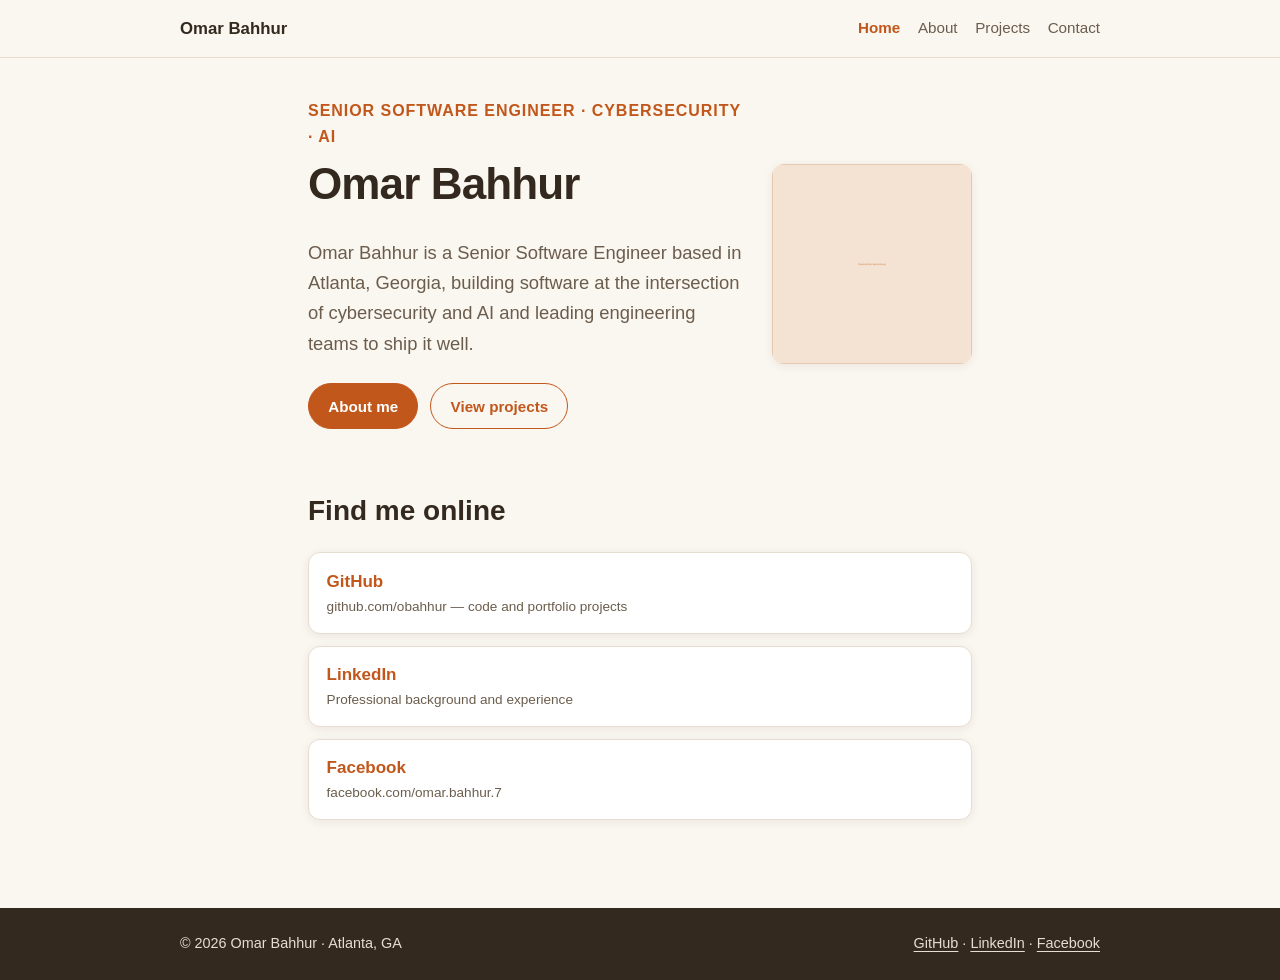
==== index.html @ 3e8d73e8 "initial boilerplate submit" ====
<!DOCTYPE html>
<html lang="en">
<head>
  <meta charset="utf-8">
  <meta name="viewport" content="width=device-width, initial-scale=1">
  <title>Omar Bahhur – Senior Software Engineer in Atlanta, GA</title>
  <meta name="description" content="Omar Bahhur is a Senior Software Engineer in Atlanta, Georgia, working across cybersecurity, AI, and engineering leadership. Learn about his background and projects.">
  <link rel="canonical" href="https://omarbahhur.com/">
  <link rel="stylesheet" href="css/style.css">

  <!-- Open Graph -->
  <meta property="og:type" content="website">
  <meta property="og:title" content="Omar Bahhur – Senior Software Engineer">
  <meta property="og:description" content="Senior Software Engineer in Atlanta, Georgia, working across cybersecurity, AI, and engineering leadership.">
  <meta property="og:url" content="https://omarbahhur.com/">
  <meta property="og:image" content="https://omarbahhur.com/images/omar-bahhur.jpg">
  <meta property="og:site_name" content="Omar Bahhur">

  <!-- Twitter card -->
  <meta name="twitter:card" content="summary">
  <meta name="twitter:title" content="Omar Bahhur – Senior Software Engineer">
  <meta name="twitter:description" content="Senior Software Engineer in Atlanta, Georgia, working across cybersecurity, AI, and engineering leadership.">
  <meta name="twitter:image" content="https://omarbahhur.com/images/omar-bahhur.jpg">

  <!-- JSON-LD Person schema -->
  <script type="application/ld+json">
  {
    "@context": "https://schema.org",
    "@type": "Person",
    "name": "Omar Bahhur",
    "url": "https://omarbahhur.com/",
    "image": "https://omarbahhur.com/images/omar-bahhur.jpg",
    "jobTitle": "Senior Software Engineer",
    "address": {
      "@type": "PostalAddress",
      "addressLocality": "Atlanta",
      "addressRegion": "GA",
      "addressCountry": "US"
    },
    "sameAs": [
      "https://www.linkedin.com/in/omar-bahhur-a6619187",
      "https://github.com/obahhur",
      "https://www.facebook.com/omar.bahhur.7/"
    ]
  }
  </script>
</head>
<body>

  <header class="site-header">
    <div class="site-header__inner">
      <a class="site-header__name" href="/">Omar Bahhur</a>
      <nav class="site-nav" aria-label="Main">
        <ul>
          <li><a href="/" aria-current="page">Home</a></li>
          <li><a href="about.html">About</a></li>
          <li><a href="projects.html">Projects</a></li>
          <li><a href="contact.html">Contact</a></li>
        </ul>
      </nav>
    </div>
  </header>

  <main>
    <section class="hero">
      <!--
        MAIN PORTRAIT — drop your photo in as images/omar-bahhur.jpg
        Guidance: ~1200px on the long edge, compressed (WebP or quality-80 JPG,
        aim for under ~150 KB). This same file is referenced by the JSON-LD
        schema and the Open Graph tags above, so keep the filename exactly
        omar-bahhur.jpg.
      -->
      <figure class="hero__photo">
        <img src="images/omar-bahhur.jpg" alt="Portrait of Omar Bahhur" width="200" height="200">
      </figure>
      <div>
        <p class="hero__role">Senior Software Engineer · Cybersecurity · AI</p>
        <h1>Omar Bahhur</h1>
        <p class="lede">
          Omar Bahhur is a Senior Software Engineer based in Atlanta, Georgia,
          building software at the intersection of cybersecurity and AI and
          leading engineering teams to ship it well.
        </p>
        <div class="button-row">
          <a class="button" href="about.html">About me</a>
          <a class="button button--ghost" href="projects.html">View projects</a>
        </div>
      </div>
    </section>

    <section aria-label="Profiles">
      <h2>Find me online</h2>
      <ul class="profile-links">
        <li>
          <a href="https://github.com/obahhur">
            <span class="profile-links__label">GitHub</span>
            <span class="profile-links__detail">github.com/obahhur — code and portfolio projects</span>
          </a>
        </li>
        <li>
          <a href="https://www.linkedin.com/in/omar-bahhur-a6619187">
            <span class="profile-links__label">LinkedIn</span>
            <span class="profile-links__detail">Professional background and experience</span>
          </a>
        </li>
        <li>
          <a href="https://www.facebook.com/omar.bahhur.7/">
            <span class="profile-links__label">Facebook</span>
            <span class="profile-links__detail">facebook.com/omar.bahhur.7</span>
          </a>
        </li>
      </ul>
    </section>
  </main>

  <footer class="site-footer">
    <div class="site-footer__inner">
      <span>© 2026 Omar Bahhur · Atlanta, GA</span>
      <span>
        <a href="https://github.com/obahhur">GitHub</a> ·
        <a href="https://www.linkedin.com/in/omar-bahhur-a6619187">LinkedIn</a> ·
        <a href="https://www.facebook.com/omar.bahhur.7/">Facebook</a>
      </span>
    </div>
  </footer>

</body>
</html>
---- css/style.css ----
/* ==========================================================================
   omarbahhur.com — single stylesheet, no build step, no external requests.
   Mobile-first. System font stack only.

   THEME — the entire look of the site is controlled by the variables below.
   To restyle (e.g. switch warm → dark/technical), edit ONLY this block.
   ========================================================================== */

:root {
  /* -- Palette (current theme: warm & friendly) -- */
  --color-bg:            #faf6f0;  /* page background */
  --color-surface:       #ffffff;  /* cards, elevated areas */
  --color-text:          #33291f;  /* body text */
  --color-text-soft:     #6b5d4d;  /* secondary text, captions */
  --color-accent:        #c2571b;  /* links, buttons, highlights */
  --color-accent-soft:   #f4e3d3;  /* tinted backgrounds, tags */
  --color-border:        #e8ddd0;  /* hairlines, card edges */
  --color-footer-bg:     #33291f;  /* footer background */
  --color-footer-text:   #e8ddd0;  /* footer text */

  /* -- Typography -- */
  --font-body: -apple-system, BlinkMacSystemFont, "Segoe UI", Roboto,
               "Helvetica Neue", Arial, sans-serif;
  --font-size-base: 1.0625rem;   /* 17px */
  --line-height-base: 1.65;

  /* -- Shape & depth -- */
  --radius: 12px;
  --shadow-card: 0 2px 10px rgba(51, 41, 31, 0.07);

  /* -- Layout -- */
  --content-width: 44rem;
  --content-width-wide: 60rem;   /* projects grid */
  --space: 1.25rem;
}

/* ==========================================================================
   Base
   ========================================================================== */

*,
*::before,
*::after {
  box-sizing: border-box;
}

body {
  margin: 0;
  background: var(--color-bg);
  color: var(--color-text);
  font-family: var(--font-body);
  font-size: var(--font-size-base);
  line-height: var(--line-height-base);
  -webkit-font-smoothing: antialiased;
}

img {
  max-width: 100%;
  height: auto;
  display: block;
}

h1, h2, h3 {
  line-height: 1.25;
  margin: 0 0 0.6em;
}

h1 { font-size: clamp(2rem, 6vw, 2.75rem); letter-spacing: -0.02em; }
h2 { font-size: clamp(1.4rem, 4vw, 1.75rem); }
h3 { font-size: 1.15rem; }

p { margin: 0 0 1em; }

a {
  color: var(--color-accent);
  text-underline-offset: 3px;
}

a:hover { text-decoration-thickness: 2px; }

/* ==========================================================================
   Header & nav
   ========================================================================== */

.site-header {
  border-bottom: 1px solid var(--color-border);
  background: var(--color-bg);
}

.site-header__inner {
  max-width: var(--content-width-wide);
  margin: 0 auto;
  padding: 0.9rem var(--space);
  display: flex;
  flex-wrap: wrap;
  align-items: center;
  justify-content: space-between;
  gap: 0.5rem 1rem;
}

.site-header__name {
  font-weight: 700;
  font-size: 1.05rem;
  color: var(--color-text);
  text-decoration: none;
}

.site-nav ul {
  list-style: none;
  margin: 0;
  padding: 0;
  display: flex;
  gap: 1.1rem;
}

.site-nav a {
  color: var(--color-text-soft);
  text-decoration: none;
  font-size: 0.95rem;
}

.site-nav a:hover { color: var(--color-accent); }

.site-nav a[aria-current="page"] {
  color: var(--color-accent);
  font-weight: 600;
}

/* ==========================================================================
   Main layout
   ========================================================================== */

main {
  max-width: var(--content-width);
  margin: 0 auto;
  padding: 2.5rem var(--space) 4rem;
}

main.wide { max-width: var(--content-width-wide); }

.lede {
  font-size: 1.15rem;
  color: var(--color-text-soft);
}

/* ==========================================================================
   Hero (home page)
   ========================================================================== */

.hero {
  display: grid;
  gap: 1.75rem;
  align-items: center;
  margin-bottom: 2.5rem;
}

@media (min-width: 640px) {
  .hero { grid-template-columns: 1fr auto; }
  .hero__photo { order: 2; }
}

.hero__role {
  color: var(--color-accent);
  font-weight: 600;
  margin: 0 0 0.35em;
  font-size: 1rem;
  text-transform: uppercase;
  letter-spacing: 0.06em;
}

.hero__photo img,
.figure-photo img {
  border-radius: var(--radius);
  box-shadow: var(--shadow-card);
}

.hero__photo img {
  width: 200px;
  height: 200px;
  object-fit: cover;
}

figure {
  margin: 0 0 1.5rem;
}

figcaption {
  font-size: 0.85rem;
  color: var(--color-text-soft);
  margin-top: 0.5rem;
}

/* ==========================================================================
   Buttons & profile links
   ========================================================================== */

.button-row {
  display: flex;
  flex-wrap: wrap;
  gap: 0.75rem;
  margin: 1.5rem 0;
}

.button {
  display: inline-block;
  padding: 0.6rem 1.2rem;
  border-radius: 999px;
  text-decoration: none;
  font-weight: 600;
  font-size: 0.95rem;
  background: var(--color-accent);
  color: #fff;
  border: 1px solid var(--color-accent);
}

.button--ghost {
  background: transparent;
  color: var(--color-accent);
}

.button:hover { opacity: 0.9; }

.profile-links {
  list-style: none;
  padding: 0;
  margin: 1.5rem 0;
  display: flex;
  flex-direction: column;
  gap: 0.75rem;
}

.profile-links a {
  display: block;
  padding: 0.9rem 1.1rem;
  background: var(--color-surface);
  border: 1px solid var(--color-border);
  border-radius: var(--radius);
  text-decoration: none;
  color: var(--color-text);
  box-shadow: var(--shadow-card);
}

.profile-links a:hover { border-color: var(--color-accent); }

.profile-links .profile-links__label {
  font-weight: 600;
  color: var(--color-accent);
}

.profile-links .profile-links__detail {
  display: block;
  font-size: 0.85rem;
  color: var(--color-text-soft);
}

/* ==========================================================================
   Project cards
   ========================================================================== */

.project-grid {
  display: grid;
  gap: 1.5rem;
  margin-top: 2rem;
}

@media (min-width: 700px) {
  .project-grid { grid-template-columns: repeat(3, 1fr); }
}

.project-card {
  background: var(--color-surface);
  border: 1px solid var(--color-border);
  border-radius: var(--radius);
  box-shadow: var(--shadow-card);
  overflow: hidden;
  display: flex;
  flex-direction: column;
}

.project-card__body {
  padding: 1.1rem 1.1rem 1.25rem;
  display: flex;
  flex-direction: column;
  gap: 0.5rem;
  flex: 1;
}

.project-card__body p { margin: 0; }

.project-card__stack {
  font-size: 0.82rem;
  color: var(--color-text-soft);
}

.project-card__stack span {
  display: inline-block;
  background: var(--color-accent-soft);
  border-radius: 999px;
  padding: 0.15rem 0.6rem;
  margin: 0 0.25rem 0.25rem 0;
}

.project-card__link { margin-top: auto; font-weight: 600; }

.project-card__shot {
  aspect-ratio: 16 / 9;
  object-fit: cover;
  border-bottom: 1px solid var(--color-border);
}

/* ==========================================================================
   Footer
   ========================================================================== */

.site-footer {
  background: var(--color-footer-bg);
  color: var(--color-footer-text);
  font-size: 0.9rem;
}

.site-footer__inner {
  max-width: var(--content-width-wide);
  margin: 0 auto;
  padding: 1.5rem var(--space);
  display: flex;
  flex-wrap: wrap;
  justify-content: space-between;
  gap: 0.5rem 1.5rem;
}

.site-footer a { color: inherit; }

/* ==========================================================================
   404
   ========================================================================== */

.error-page {
  text-align: center;
  padding-top: 4rem;
}

.error-page .error-code {
  font-size: 5rem;
  font-weight: 700;
  color: var(--color-accent);
  line-height: 1;
  margin-bottom: 0.25em;
}
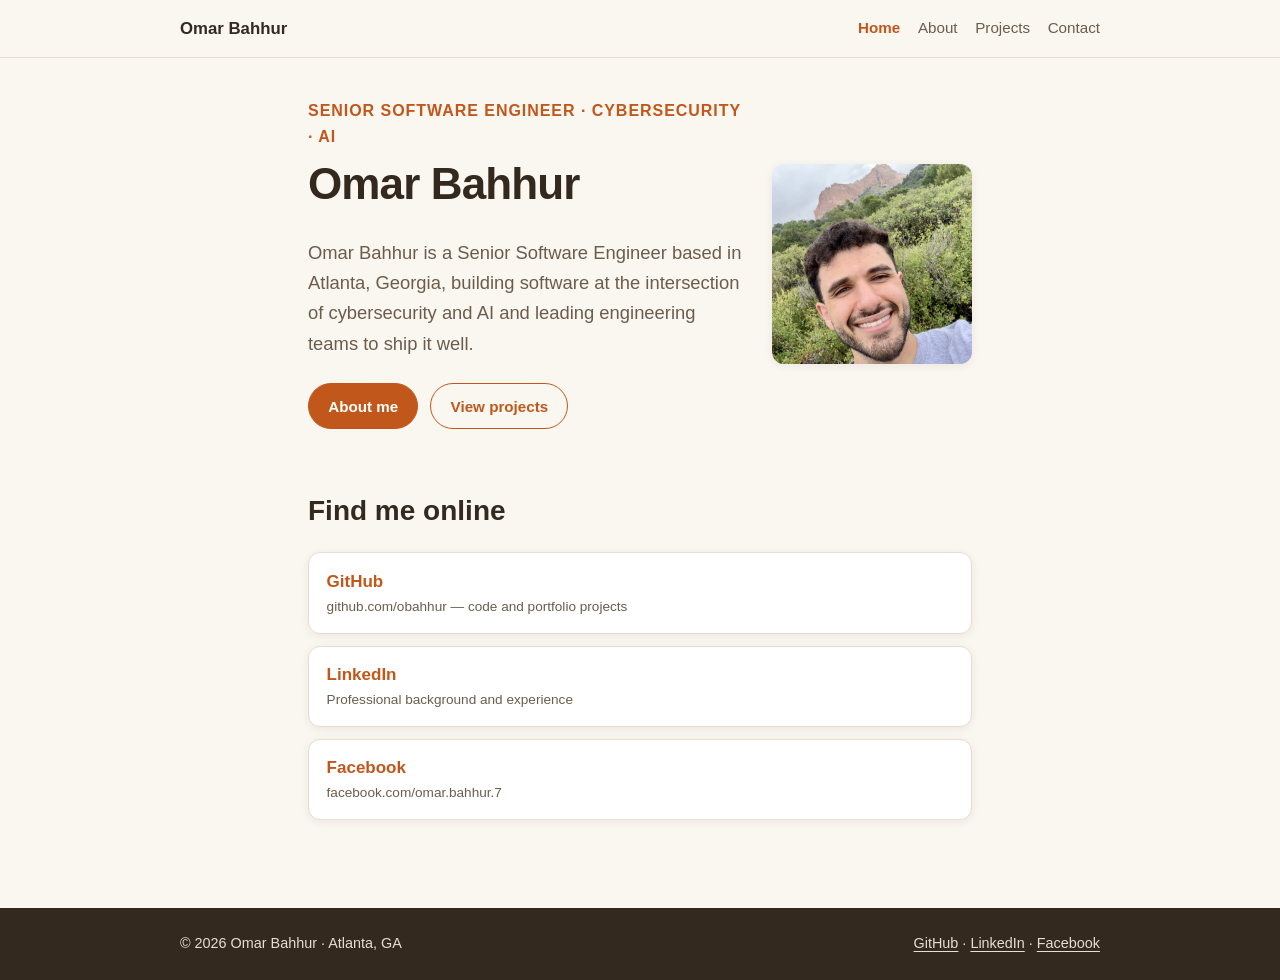
==== commit 545a9020: "Added Masters program info and coursework" ====
--- a/index.html
+++ b/index.html
@@ -31,6 +31,11 @@
     "url": "https://omarbahhur.com/",
     "image": "https://omarbahhur.com/images/omar-bahhur.jpg",
     "jobTitle": "Senior Software Engineer",
+    "alumniOf": {
+      "@type": "CollegeOrUniversity",
+      "name": "Georgia Institute of Technology",
+      "sameAs": "https://www.gatech.edu/"
+    },
     "address": {
       "@type": "PostalAddress",
       "addressLocality": "Atlanta",
--- a/css/style.css
+++ b/css/style.css
@@ -309,6 +309,71 @@
 }
 
 /* ==========================================================================
+   Education / courses
+   ========================================================================== */
+
+.education-school {
+  display: flex;
+  flex-wrap: wrap;
+  align-items: baseline;
+  gap: 0.25rem 0.75rem;
+  margin-bottom: 0.35rem;
+}
+
+.education-school h3 { margin: 0; }
+
+.education-school .education-meta {
+  color: var(--color-text-soft);
+  font-size: 0.9rem;
+}
+
+.course-columns {
+  display: grid;
+  gap: 1.5rem;
+  margin: 1.25rem 0 0.5rem;
+}
+
+@media (min-width: 600px) {
+  .course-columns { grid-template-columns: 1fr 1fr; }
+}
+
+.course-group h4 {
+  margin: 0 0 0.75rem;
+  font-size: 0.8rem;
+  text-transform: uppercase;
+  letter-spacing: 0.07em;
+  color: var(--color-accent);
+}
+
+.course-list {
+  list-style: none;
+  margin: 0;
+  padding: 0;
+  display: flex;
+  flex-direction: column;
+  gap: 0.5rem;
+}
+
+.course-list li {
+  background: var(--color-surface);
+  border: 1px solid var(--color-border);
+  border-radius: 10px;
+  padding: 0.6rem 0.8rem;
+  font-size: 0.95rem;
+}
+
+.course-list li .course-code {
+  display: block;
+  font-size: 0.78rem;
+  color: var(--color-text-soft);
+}
+
+.course-list--planned li {
+  background: transparent;
+  border-style: dashed;
+}
+
+/* ==========================================================================
    Footer
    ========================================================================== */
 
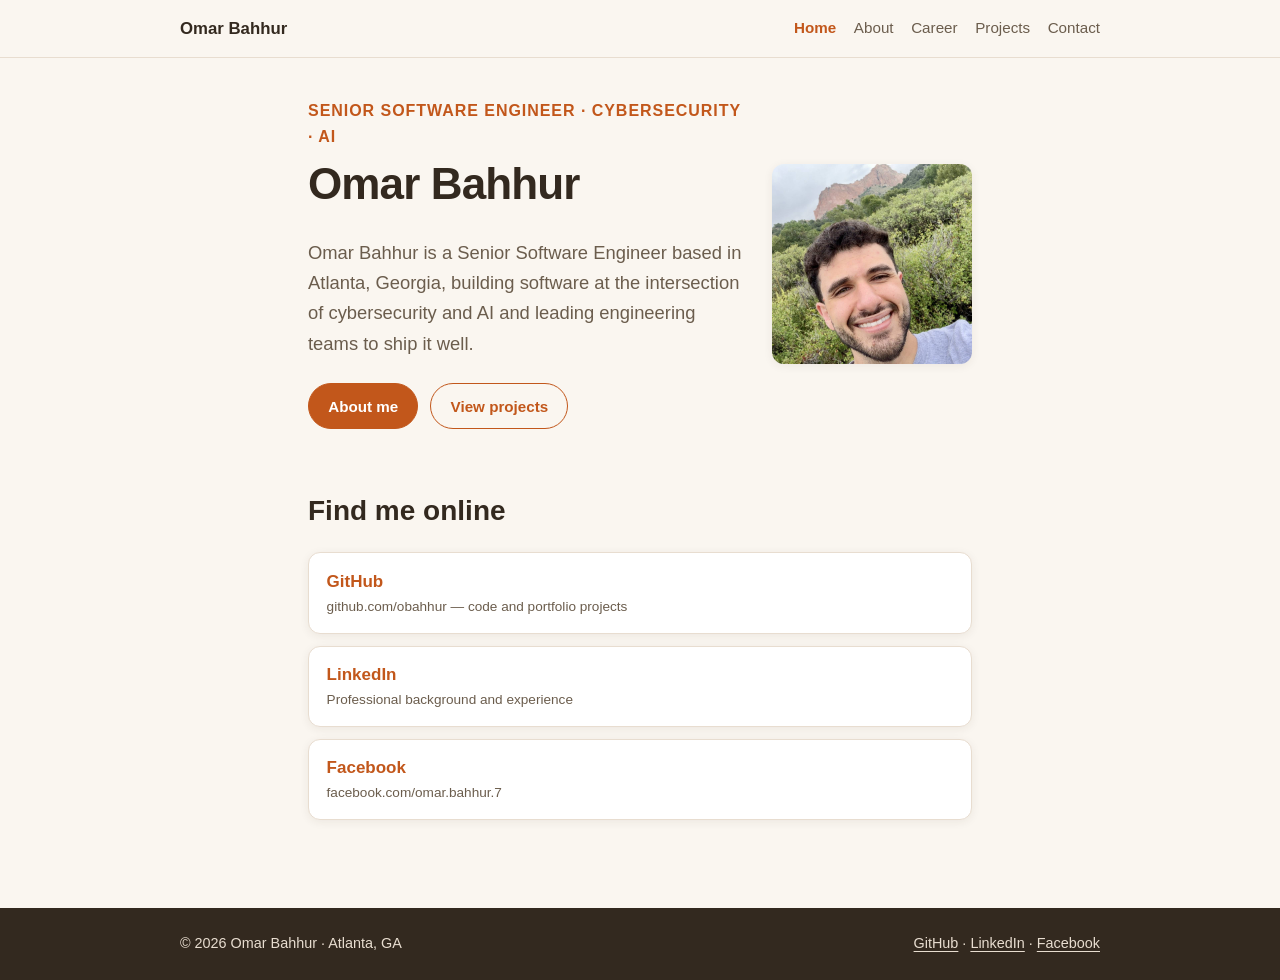
==== commit f021c44d: "additional content and career page" ====
--- a/index.html
+++ b/index.html
@@ -45,7 +45,8 @@
     "sameAs": [
       "https://www.linkedin.com/in/omar-bahhur-a6619187",
       "https://github.com/obahhur",
-      "https://www.facebook.com/omar.bahhur.7/"
+      "https://www.facebook.com/omar.bahhur.7/",
+      "https://www.gofundme.com/u/omarbahhur"
     ]
   }
   </script>
@@ -59,6 +60,7 @@
         <ul>
           <li><a href="/" aria-current="page">Home</a></li>
           <li><a href="about.html">About</a></li>
+          <li><a href="career.html">Career</a></li>
           <li><a href="projects.html">Projects</a></li>
           <li><a href="contact.html">Contact</a></li>
         </ul>
--- a/css/style.css
+++ b/css/style.css
@@ -184,6 +184,19 @@
   margin: 0 0 1.5rem;
 }
 
+/* Portrait photos: don't let them span the full column width */
+.figure-photo--portrait {
+  max-width: 340px;
+}
+
+@media (min-width: 640px) {
+  .figure-photo--portrait {
+    float: right;
+    max-width: 300px;
+    margin: 0 0 1rem 1.5rem;
+  }
+}
+
 figcaption {
   font-size: 0.85rem;
   color: var(--color-text-soft);
@@ -253,6 +266,12 @@
   color: var(--color-text-soft);
 }
 
+.contact-aside {
+  font-size: 0.9rem;
+  color: var(--color-text-soft);
+  margin-top: 1.5rem;
+}
+
 /* ==========================================================================
    Project cards
    ========================================================================== */
@@ -309,6 +328,112 @@
 }
 
 /* ==========================================================================
+   Experience / company badges
+
+   NOTE: badges are stylized text monograms, NOT official company logos
+   (trademarks belong to their owners). To use a real logo you have rights
+   to, drop an image into the .company-badge and hide the text.
+   ========================================================================== */
+
+.experience {
+  list-style: none;
+  margin: 1.5rem 0 0.5rem;
+  padding: 0;
+  display: flex;
+  flex-direction: column;
+  gap: 1.5rem;
+}
+
+.experience__item {
+  display: grid;
+  grid-template-columns: auto 1fr;
+  gap: 1rem 1.1rem;
+  align-items: start;
+}
+
+.company-badge {
+  width: 60px;
+  height: 60px;
+  border-radius: 16px;
+  display: flex;
+  align-items: center;
+  justify-content: center;
+  font-weight: 700;
+  font-size: 0.95rem;
+  color: #fff;
+  letter-spacing: 0.01em;
+  box-shadow: var(--shadow-card);
+  /* gentle float; disabled under prefers-reduced-motion below */
+  animation: badge-float 4.5s ease-in-out infinite;
+  will-change: transform;
+}
+
+/* Per-company tint (brand-ish colors, used only as styling — not logos). */
+.company-badge--cox      { background: #0071c5; }
+.company-badge--ups      { background: #5a3a22; }
+.company-badge--gm       { background: #1a5fab; }
+.company-badge--apple    { background: #333333; }
+.company-badge--proforma { background: #a02c2c; }
+
+/* Stagger the float so they don't bob in unison. */
+.experience__item:nth-child(2) .company-badge { animation-delay: 0.7s; }
+.experience__item:nth-child(3) .company-badge { animation-delay: 1.4s; }
+.experience__item:nth-child(4) .company-badge { animation-delay: 2.1s; }
+.experience__item:nth-child(5) .company-badge { animation-delay: 2.8s; }
+
+@keyframes badge-float {
+  0%, 100% { transform: translateY(0); }
+  50%      { transform: translateY(-7px); }
+}
+
+@media (prefers-reduced-motion: reduce) {
+  .company-badge { animation: none; }
+}
+
+.experience__body h3 { margin: 0 0 0.15rem; }
+
+.experience__role { font-weight: 400; color: var(--color-text-soft); }
+
+.experience__meta {
+  font-size: 0.85rem;
+  color: var(--color-text-soft);
+  margin: 0 0 0.5rem;
+}
+
+.experience__body p:last-child { margin-bottom: 0; }
+
+/* ==========================================================================
+   Skill tags (career page)
+   ========================================================================== */
+
+.skill-group { margin-bottom: 1.1rem; }
+
+.skill-group h3 {
+  font-size: 0.8rem;
+  text-transform: uppercase;
+  letter-spacing: 0.07em;
+  color: var(--color-accent);
+  margin: 0 0 0.5rem;
+}
+
+.tags {
+  list-style: none;
+  padding: 0;
+  margin: 0;
+  display: flex;
+  flex-wrap: wrap;
+  gap: 0.4rem;
+}
+
+.tags li {
+  background: var(--color-accent-soft);
+  color: var(--color-text);
+  border-radius: 999px;
+  padding: 0.25rem 0.75rem;
+  font-size: 0.85rem;
+}
+
+/* ==========================================================================
    Education / courses
    ========================================================================== */
 
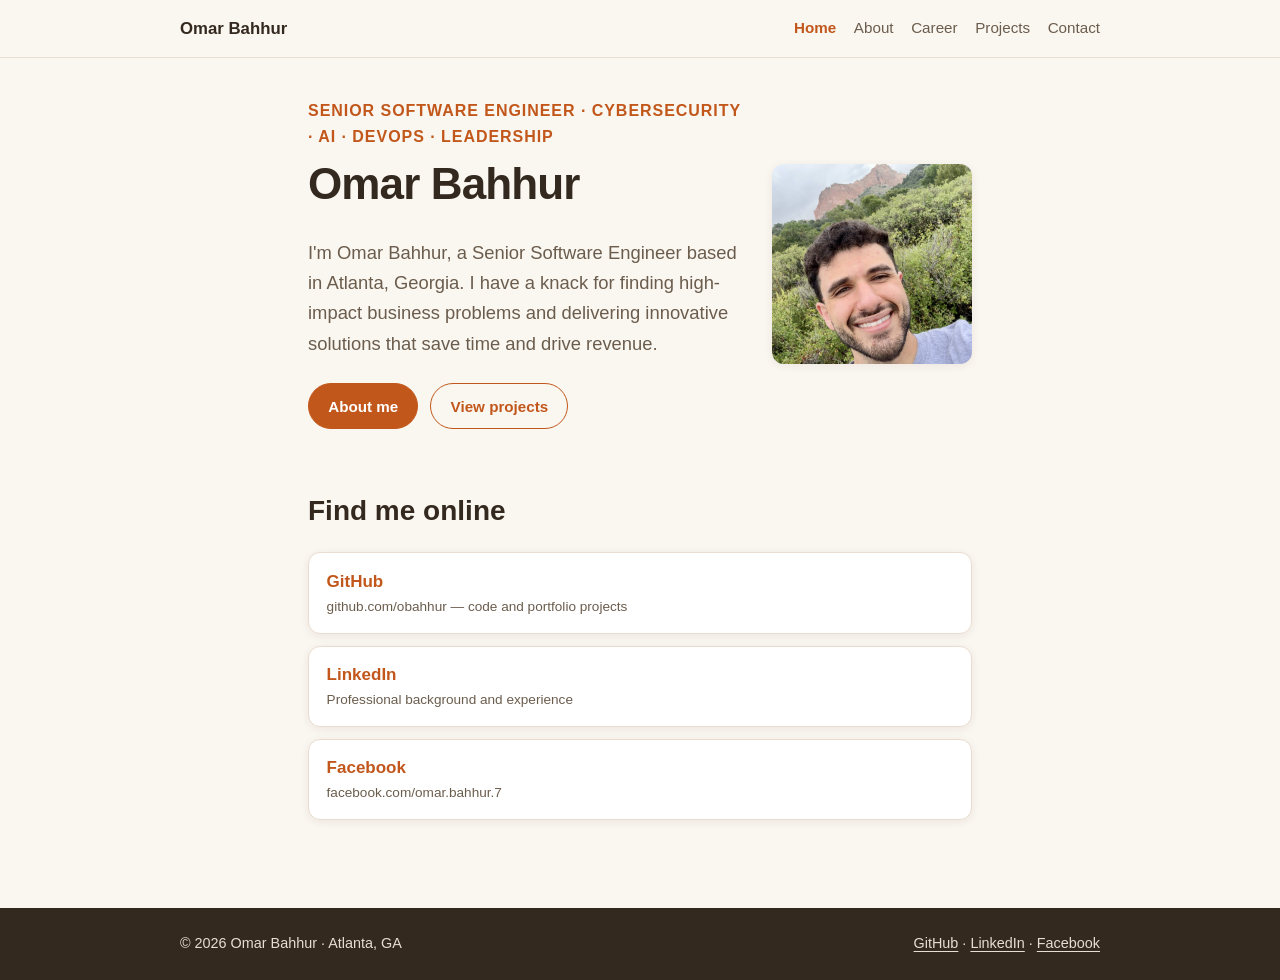
==== commit 66d83fa4: "Update index.html" ====
--- a/index.html
+++ b/index.html
@@ -81,12 +81,12 @@
         <img src="images/omar-bahhur.jpg" alt="Portrait of Omar Bahhur" width="200" height="200">
       </figure>
       <div>
-        <p class="hero__role">Senior Software Engineer · Cybersecurity · AI</p>
+        <p class="hero__role">Senior Software Engineer · Cybersecurity · AI · DevOps · Leadership</p>
         <h1>Omar Bahhur</h1>
         <p class="lede">
-          Omar Bahhur is a Senior Software Engineer based in Atlanta, Georgia,
-          building software at the intersection of cybersecurity and AI and
-          leading engineering teams to ship it well.
+          I'm Omar Bahhur, a Senior Software Engineer based in Atlanta, Georgia.
+          I have a knack for finding high-impact business problems and delivering
+          innovative solutions that save time and drive revenue.
         </p>
         <div class="button-row">
           <a class="button" href="about.html">About me</a>
